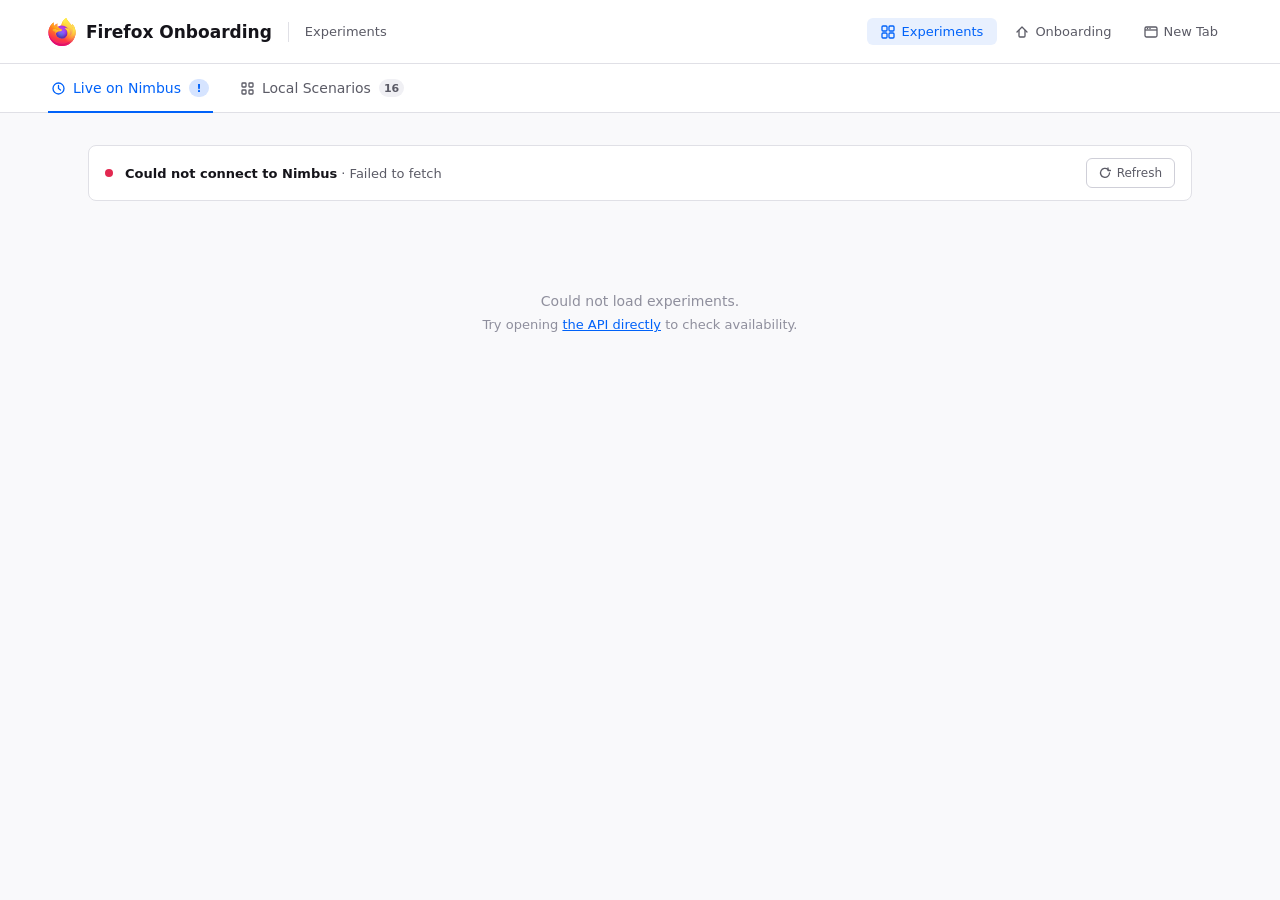
==== experiments.html @ d1eecfec "Add asRouter message previews, core-journey filtering, and new tab visual updates - experiments.html" ====
<!DOCTYPE html>
<html lang="en">
<head>
  <meta charset="utf-8">
  <title>Onboarding Experiments</title>
  <style>
    *, *::before, *::after { box-sizing: border-box; margin: 0; padding: 0; }
    body {
      font-family: -apple-system, system-ui, "Segoe UI", sans-serif;
      background: #f9f9fb; color: #15141a; font-size: 15px; min-height: 100vh;
    }

    /* ── HEADER ── */
    .page-header {
      background: #fff; border-bottom: 1px solid #e0e0e6;
      padding: 0 48px; display: flex; align-items: center; gap: 16px; height: 64px;
    }
    .page-header-logo { display: flex; align-items: center; gap: 10px; text-decoration: none; color: inherit; }
    .page-header-title { font-size: 17px; font-weight: 600; color: #15141a; }
    .page-header-sep { width: 1px; height: 20px; background: #e0e0e6; }
    .page-header-sub { font-size: 13px; color: #5b5b66; }
    .page-header-nav { display: flex; gap: 4px; margin-left: auto; }
    .nav-link {
      display: flex; align-items: center; gap: 6px; padding: 6px 14px; border-radius: 6px;
      font-size: 13px; font-weight: 500; text-decoration: none; color: #5b5b66;
      transition: background .12s, color .12s;
    }
    .nav-link:hover { background: #f0f0f4; color: #15141a; }
    .nav-link.active { background: #e8f0fe; color: #0062f9; }

    /* ── TABS ── */
    .tab-bar {
      background: #fff; border-bottom: 1px solid #e0e0e6;
      padding: 0 48px; display: flex; gap: 0;
    }
    .tab-btn {
      display: flex; align-items: center; gap: 8px; padding: 0 4px; height: 48px;
      margin-right: 24px; background: none; border: none; border-bottom: 2px solid transparent;
      font-size: 14px; font-weight: 500; color: #5b5b66; cursor: pointer;
      font-family: inherit; transition: color .12s, border-color .12s;
      position: relative; top: 1px;
    }
    .tab-btn:hover { color: #15141a; }
    .tab-btn.active { color: #0062f9; border-bottom-color: #0062f9; }
    .tab-count {
      display: inline-flex; align-items: center; justify-content: center;
      min-width: 20px; height: 18px; padding: 0 5px; border-radius: 9px;
      background: #f0f0f4; color: #5b5b66; font-size: 11px; font-weight: 700;
    }
    .tab-btn.active .tab-count { background: #d6e4ff; color: #0062f9; }
    .tab-panel { display: none; }
    .tab-panel.active { display: block; }

    /* ── MAIN ── */
    .page-body { max-width: 1200px; margin: 0 auto; padding: 32px 48px 80px; }

    /* ── TOOLBAR ── */
    .toolbar { display: flex; align-items: center; gap: 12px; margin-bottom: 28px; }
    .search-wrap { position: relative; flex: 1; max-width: 360px; }
    .search-wrap svg { position: absolute; left: 11px; top: 50%; transform: translateY(-50%); color: #8f8f9d; pointer-events: none; }
    .search-input {
      width: 100%; height: 36px; padding: 0 12px 0 34px;
      background: #fff; border: 1.5px solid #cfcfd8; border-radius: 8px;
      font-size: 13px; color: #15141a; outline: none; font-family: inherit;
    }
    .search-input:focus { border-color: #0062f9; }
    .search-input::placeholder { color: #8f8f9d; }
    .filter-group { display: flex; gap: 6px; }
    .filter-btn {
      height: 36px; padding: 0 14px; background: #fff;
      border: 1.5px solid #cfcfd8; border-radius: 8px;
      font-size: 13px; font-weight: 500; color: #5b5b66; cursor: pointer; font-family: inherit;
      transition: border-color .12s, color .12s, background .12s;
    }
    .filter-btn:hover { color: #15141a; background: #f9f9fb; }
    .filter-btn.active { border-color: #0062f9; color: #0062f9; background: #f0f5ff; }
    .result-count { font-size: 13px; color: #8f8f9d; margin-left: auto; }

    /* ── LOCAL SCENARIO CARDS ── */
    .exp-group { margin-bottom: 40px; }
    .group-label {
      display: flex; align-items: center; gap: 10px;
      font-size: 13px; font-weight: 700; color: #5b5b66;
      text-transform: uppercase; letter-spacing: .06em; margin-bottom: 14px;
    }
    .group-label::after { content: ''; flex: 1; height: 1px; background: #e0e0e6; }
    .group-os-badge {
      display: inline-flex; align-items: center; gap: 5px; padding: 3px 10px;
      border-radius: 100px; font-size: 11px; font-weight: 600; background: #f0f0f4;
      color: #5b5b66; text-transform: none; letter-spacing: 0;
    }
    .scenario-grid { display: grid; grid-template-columns: repeat(auto-fill, minmax(340px, 1fr)); gap: 12px; }
    .scenario-card {
      background: #fff; border: 1.5px solid #e0e0e6; border-radius: 10px;
      padding: 18px 20px 16px; display: flex; flex-direction: column; gap: 14px;
      transition: box-shadow .15s, border-color .15s;
    }
    .scenario-card:hover { box-shadow: 0 2px 12px rgba(21,20,26,.1); border-color: #cfcfd8; }
    .card-top { display: flex; align-items: flex-start; justify-content: space-between; gap: 12px; }
    .scenario-name { font-size: 14px; font-weight: 600; color: #15141a; line-height: 1.4; }
    .scenario-id { font-size: 11px; color: #8f8f9d; font-family: ui-monospace, monospace; margin-top: 2px; word-break: break-all; }
    .card-copy {
      width: 28px; height: 28px; flex-shrink: 0; background: transparent; border: none;
      border-radius: 6px; cursor: pointer; display: flex; align-items: center; justify-content: center;
      color: #8f8f9d; transition: background .12s, color .12s;
    }
    .card-copy:hover { background: #f0f0f4; color: #15141a; }
    .screen-flow { display: flex; flex-wrap: wrap; align-items: center; gap: 4px; }
    .screen-pill {
      display: inline-flex; align-items: center; padding: 3px 8px; border-radius: 4px;
      font-size: 11px; font-weight: 500; line-height: 1.4;
      background: #f0f5ff; color: #0062f9; white-space: nowrap;
    }
    .screen-pill.pill-first { background: #e8f8f5; color: #2ac3a2; }
    .screen-pill.pill-tail { background: #f0f0f4; color: #5b5b66; }
    .flow-arrow { color: #cfcfd8; font-size: 10px; flex-shrink: 0; }
    .card-footer {
      display: flex; align-items: center; justify-content: space-between;
      padding-top: 12px; border-top: 1px solid #f0f0f4;
    }
    .screen-count { font-size: 12px; color: #8f8f9d; }
    .btn-preview {
      display: inline-flex; align-items: center; gap: 6px; height: 32px; padding: 0 14px;
      background: #0062f9; color: #fff; font-size: 13px; font-weight: 600;
      border: none; border-radius: 6px; cursor: pointer; text-decoration: none;
      font-family: inherit; transition: background .12s;
    }
    .btn-preview:hover { background: #0050d1; }

    /* ── NIMBUS SECTION ── */
    .nimbus-status {
      display: flex; align-items: center; gap: 12px;
      margin-bottom: 28px; padding: 12px 16px;
      background: #fff; border: 1px solid #e0e0e6; border-radius: 8px;
    }
    .nimbus-dot {
      width: 8px; height: 8px; border-radius: 50%; flex-shrink: 0;
    }
    .nimbus-dot.live { background: #2ac3a2; box-shadow: 0 0 0 3px rgba(42,195,162,.2); }
    .nimbus-dot.loading { background: #cfcfd8; animation: pulse .9s ease-in-out infinite alternate; }
    .nimbus-dot.error { background: #e22850; }
    @keyframes pulse { to { opacity: .3; } }
    .nimbus-status-text { font-size: 13px; color: #5b5b66; flex: 1; }
    .nimbus-status-text strong { color: #15141a; }
    .btn-refresh {
      display: inline-flex; align-items: center; gap: 6px; height: 30px; padding: 0 12px;
      background: transparent; border: 1.5px solid #cfcfd8; border-radius: 6px;
      font-size: 12px; font-weight: 500; color: #5b5b66; cursor: pointer; font-family: inherit;
      transition: border-color .12s, color .12s;
    }
    .btn-refresh:hover { border-color: #8f8f9d; color: #15141a; }
    .btn-refresh.spinning svg { animation: spin .6s linear infinite; }
    @keyframes spin { to { transform: rotate(360deg); } }

    /* Nimbus experiment card */
    .nimbus-grid { display: flex; flex-direction: column; gap: 12px; }
    .nimbus-card {
      background: #fff; border: 1.5px solid #e0e0e6; border-radius: 10px; overflow: hidden;
    }
    .nimbus-card-head {
      padding: 16px 20px 14px; border-bottom: 1px solid #f0f0f4;
      display: flex; align-items: flex-start; gap: 12px;
    }
    .nimbus-card-info { flex: 1; min-width: 0; }
    .nimbus-exp-name { font-size: 14px; font-weight: 600; color: #15141a; line-height: 1.4; margin-bottom: 3px; }
    .nimbus-exp-slug { font-size: 11px; color: #8f8f9d; font-family: ui-monospace, monospace; }
    .nimbus-exp-desc { font-size: 12px; color: #5b5b66; margin-top: 6px; line-height: 1.5; }
    .nimbus-badges { display: flex; align-items: center; gap: 6px; flex-wrap: wrap; margin-top: 8px; }
    .badge {
      display: inline-flex; align-items: center; gap: 4px;
      padding: 2px 8px; border-radius: 100px; font-size: 11px; font-weight: 600;
    }
    .badge-live { background: #e8f8f5; color: #2ac3a2; }
    .badge-paused { background: #f0f0f4; color: #8f8f9d; }
    .badge-rollout { background: #fff3cd; color: #a67c00; }
    .badge-date { background: #f0f0f4; color: #5b5b66; font-weight: 500; }
    .nimbus-card-body { padding: 0; }

    /* Branch rows */
    .branch-row {
      display: flex; align-items: center; gap: 12px;
      padding: 12px 20px; border-bottom: 1px solid #f9f9fb;
    }
    .branch-row:last-child { border-bottom: none; }
    .branch-slug {
      font-size: 12px; font-weight: 600; font-family: ui-monospace, monospace;
      color: #15141a; min-width: 100px; flex-shrink: 0;
    }
    .branch-slug.control { color: #8f8f9d; }
    .branch-screens { flex: 1; display: flex; flex-wrap: wrap; align-items: center; gap: 3px; }
    .branch-no-screens { font-size: 12px; color: #8f8f9d; font-style: italic; }
    .branch-cond { font-size: 11px; color: #8f8f9d; margin-left: 6px; white-space: nowrap; }
    .screen-pill.pill-edge { background: #f0f0f4; color: #8f8f9d; }
    .branch-pill {
      display: inline-flex; padding: 2px 7px; border-radius: 3px;
      font-size: 11px; font-weight: 500; white-space: nowrap;
      background: #f0f5ff; color: #0062f9;
    }
    .branch-pill.first { background: #e8f8f5; color: #2ac3a2; }
    .branch-pill.tail { background: #f0f0f4; color: #5b5b66; }
    .branch-actions { display: flex; align-items: center; gap: 8px; flex-shrink: 0; }
    .btn-branch-preview {
      display: inline-flex; align-items: center; gap: 5px; height: 28px; padding: 0 12px;
      background: #0062f9; color: #fff; font-size: 12px; font-weight: 600;
      border: none; border-radius: 5px; cursor: pointer; font-family: inherit;
      transition: background .12s; white-space: nowrap;
    }
    .btn-branch-preview:hover { background: #0050d1; }
    .btn-branch-copy {
      width: 28px; height: 28px; background: transparent; border: none; border-radius: 5px;
      cursor: pointer; display: flex; align-items: center; justify-content: center;
      color: #8f8f9d; transition: background .12s, color .12s;
    }
    .btn-branch-copy:hover { background: #f0f0f4; color: #15141a; }

    /* Message feature chips (post-onboarding asRouter messages) */
    .branch-msg-chips { display: flex; flex-wrap: wrap; align-items: center; gap: 3px; margin-left: 6px; }
    .branch-msg-sep { width: 1px; height: 14px; background: #e0e0e6; margin: 0 4px; flex-shrink: 0; }
    .msg-chip {
      display: inline-flex; align-items: center; gap: 3px; padding: 2px 7px;
      background: #fff3cd; color: #a67c00; border-radius: 3px;
      font-size: 11px; font-weight: 500; white-space: nowrap;
    }
    .msg-chip-icon { font-style: normal; font-size: 10px; }

    /* Empty / loading states */
    .state-box {
      text-align: center; padding: 64px 0; color: #8f8f9d; font-size: 14px;
    }
    .state-box p { margin-top: 8px; font-size: 13px; color: #8f8f9d; }
    .state-box a { color: #0062f9; }
    .empty-state { text-align: center; padding: 64px 0; color: #8f8f9d; font-size: 14px; display: none; }
    .empty-state.visible { display: block; }
  </style>
</head>
<body>

<!-- ═══ HEADER ═══ -->
<header class="page-header">
  <a class="page-header-logo" href="index.html">
    <img src="assets/firefox-logo.svg" width="28" height="28" alt="Firefox">
    <span class="page-header-title">Firefox Onboarding</span>
  </a>
  <div class="page-header-sep"></div>
  <span class="page-header-sub">Experiments</span>
  <nav class="page-header-nav">
    <a class="nav-link active" href="experiments.html">
      <svg width="14" height="14" viewBox="0 0 14 14" fill="none"><rect x="1" y="1" width="5" height="5" rx="1" stroke="currentColor" stroke-width="1.3"/><rect x="8" y="1" width="5" height="5" rx="1" stroke="currentColor" stroke-width="1.3"/><rect x="1" y="8" width="5" height="5" rx="1" stroke="currentColor" stroke-width="1.3"/><rect x="8" y="8" width="5" height="5" rx="1" stroke="currentColor" stroke-width="1.3"/></svg>
      Experiments
    </a>
    <a class="nav-link" href="index.html">
      <svg width="14" height="14" viewBox="0 0 14 14" fill="none"><path d="M2 7l5-5 5 5" stroke="currentColor" stroke-width="1.3" stroke-linecap="round" stroke-linejoin="round"/><path d="M4 5.5V11a1 1 0 0 0 1 1h4a1 1 0 0 0 1-1V5.5" stroke="currentColor" stroke-width="1.3" stroke-linecap="round" stroke-linejoin="round"/></svg>
      Onboarding
    </a>
    <a class="nav-link" href="newtab.html">
      <svg width="14" height="14" viewBox="0 0 14 14" fill="none"><rect x="1" y="2" width="12" height="10" rx="1.5" stroke="currentColor" stroke-width="1.3"/><path d="M1 5h12" stroke="currentColor" stroke-width="1.3"/><circle cx="3.5" cy="3.5" r=".75" fill="currentColor"/><circle cx="6" cy="3.5" r=".75" fill="currentColor"/></svg>
      New Tab
    </a>
  </nav>
</header>

<!-- ═══ TABS ═══ -->
<div class="tab-bar">
  <button class="tab-btn active" data-tab="nimbus" onclick="switchTab('nimbus')">
    <svg width="13" height="13" viewBox="0 0 13 13" fill="none"><circle cx="6.5" cy="6.5" r="5.5" stroke="currentColor" stroke-width="1.3"/><path d="M6.5 3.5v3l2 1.5" stroke="currentColor" stroke-width="1.3" stroke-linecap="round"/></svg>
    Live on Nimbus
    <span class="tab-count" id="nimbusCount">—</span>
  </button>
  <button class="tab-btn" data-tab="local" onclick="switchTab('local')">
    <svg width="13" height="13" viewBox="0 0 13 13" fill="none"><rect x="1" y="1" width="4" height="4" rx=".8" stroke="currentColor" stroke-width="1.3"/><rect x="8" y="1" width="4" height="4" rx=".8" stroke="currentColor" stroke-width="1.3"/><rect x="1" y="8" width="4" height="4" rx=".8" stroke="currentColor" stroke-width="1.3"/><rect x="8" y="8" width="4" height="4" rx=".8" stroke="currentColor" stroke-width="1.3"/></svg>
    Local Scenarios
    <span class="tab-count" id="localCount">—</span>
  </button>
</div>

<!-- ═══ BODY ═══ -->
<main class="page-body">

  <!-- NIMBUS TAB -->
  <div class="tab-panel active" id="tab-nimbus">

    <div class="nimbus-status" id="nimbusStatus">
      <span class="nimbus-dot loading" id="nimbusDot"></span>
      <span class="nimbus-status-text" id="nimbusStatusText">Fetching live experiments from Nimbus…</span>
      <button class="btn-refresh" id="refreshBtn" onclick="loadNimbus()" title="Refresh">
        <svg width="12" height="12" viewBox="0 0 12 12" fill="none"><path d="M10.5 6A4.5 4.5 0 1 1 9 2.5" stroke="currentColor" stroke-width="1.3" stroke-linecap="round"/><path d="M9 1v2.5h2.5" stroke="currentColor" stroke-width="1.3" stroke-linecap="round" stroke-linejoin="round"/></svg>
        Refresh
      </button>
    </div>

    <div class="nimbus-grid" id="nimbusGrid"></div>
    <div class="state-box" id="nimbusEmpty" style="display:none">
      No live aboutwelcome experiments found.
    </div>
    <div class="state-box" id="nimbusError" style="display:none">
      Could not load experiments.
      <p>Try opening <a href="https://experimenter.services.mozilla.com/api/v6/experiments/?status=Live&feature_config=aboutwelcome" target="_blank">the API directly</a> to check availability.</p>
    </div>

  </div>

  <!-- LOCAL SCENARIOS TAB -->
  <div class="tab-panel" id="tab-local">
    <div class="toolbar">
      <div class="search-wrap">
        <svg width="14" height="14" viewBox="0 0 14 14" fill="none"><circle cx="6" cy="6" r="4.5" stroke="currentColor" stroke-width="1.3"/><path d="M9.5 9.5l3 3" stroke="currentColor" stroke-width="1.3" stroke-linecap="round"/></svg>
        <input class="search-input" id="searchInput" type="search" placeholder="Search scenarios…">
      </div>
      <div class="filter-group" id="filterGroup"></div>
      <span class="result-count" id="resultCount"></span>
    </div>
    <div id="gallery"></div>
    <div class="empty-state" id="emptyState">No scenarios match your search.</div>
  </div>

</main>

<script>
  window.AWFinish = function() {};
  window.AWSendToParent = function() {};
</script>
<script src="stubs.js"></script>
<script>
  // ── TABS ──────────────────────────────────────────────────────────────────
  function switchTab(name) {
    document.querySelectorAll('.tab-btn').forEach(b => b.classList.toggle('active', b.dataset.tab === name));
    document.querySelectorAll('.tab-panel').forEach(p => p.classList.toggle('active', p.id === 'tab-' + name));
  }

  // ── SCREEN STEP TYPES ─────────────────────────────────────────────────────
  // edgeCase: true = only appears for specific rare user states (device migration,
  // backup found, language mismatch). Won't fire for typical new profiles even if
  // the screen is in the recipe.
  const STEP_TYPES = [
    { pattern: /^AW_EASY_SETUP/,    label: "Easy Setup",     tail: false, edgeCase: false },
    { pattern: /^AW_SMART_WINDOW/,  label: "Smart Window",   tail: false, edgeCase: true  },
    { pattern: /^AW_IMPORT/,        label: "Import",         tail: true,  edgeCase: false },
    { pattern: /^AW_AMO/,           label: "Add-ons",        tail: true,  edgeCase: false },
    { pattern: /^AW_ACCOUNT/,       label: "Account",        tail: true,  edgeCase: false },
    { pattern: /^AW_GRATITUDE/,     label: "Thank you",      tail: true,  edgeCase: false },
    { pattern: /^RETURN_TO_AMO/,    label: "Return to AMO",  tail: false, edgeCase: true  },
    { pattern: /^AW_WELCOME_BACK/,  label: "Welcome Back",   tail: false, edgeCase: true  },
    { pattern: /^AW_BACKUP_RESTORE/,label: "Backup Restore", tail: false, edgeCase: true  },
    { pattern: /^AW_LANGUAGE/,      label: "Language",       tail: false, edgeCase: true  },
  ];

  function getStepType(id) {
    const match = STEP_TYPES.find(t => t.pattern.test(id));
    if (match) return match;
    const label = id.replace(/^AW_/, '').replace(/_/g, ' ').toLowerCase()
      .replace(/\b\w/g, c => c.toUpperCase());
    return { label, tail: false, edgeCase: false };
  }

  function screenLabel(id) { return getStepType(id).label; }

  // Returns { core, conditional } — core steps are what a typical new-profile user
  // sees; conditional steps require rare targeting (device migration, backup, etc.)
  function deduplicateSteps(screens) {
    const core        = [];
    const conditional = [];
    const seen        = new Set();
    for (const s of screens) {
      const id   = typeof s === 'string' ? s : (s.id || '');
      const type = getStepType(id);
      if (seen.has(type.label)) continue;
      seen.add(type.label);
      if (type.edgeCase) conditional.push(type);
      else               core.push(type);
    }
    return { core, conditional };
  }

  // ── NIMBUS ────────────────────────────────────────────────────────────────
  const API = 'https://experimenter.services.mozilla.com/api/v6/experiments/?status=Live&feature_config=aboutwelcome';

  function getAWFeature(branch) {
    return branch.features?.find(f => f.featureId === 'aboutwelcome') || null;
  }

  // Detect asRouter message features that fire after onboarding completes
  const MSG_FEATURES = [
    { pattern: /^featureCallout$/,  label: 'Callout' },
    { pattern: /^spotlight$/,       label: 'Spotlight' },
    { pattern: /^fxms-message-\d+/, label: 'Message' },
    { pattern: /^infobar$/,         label: 'Infobar' },
    { pattern: /^pbNewtab$/,        label: 'Private NTP' },
    { pattern: /^newtabPromo/,      label: 'NTP Promo' },
  ];

  function getMsgFeatureInfo(featureId) {
    const m = MSG_FEATURES.find(x => x.pattern.test(featureId));
    if (!m) return null;
    let label = m.label;
    if (/^fxms-message-(\d+)$/.test(featureId)) {
      label = `Msg ${featureId.replace('fxms-message-', '')}`;
    }
    return { featureId, label };
  }

  function getBranchMsgFeatures(branch) {
    return (branch.features || [])
      .filter(f => getMsgFeatureInfo(f.featureId) !== null)
      .map(f => ({ ...getMsgFeatureInfo(f.featureId), value: f.value }));
  }

  function buildBranchPills(screens) {
    if (!screens?.length) return '<span class="branch-no-screens">No screen changes (default flow)</span>';
    const { core, conditional } = deduplicateSteps(screens);
    const pills = core.map((step, i) => {
      const cls   = i === 0 ? 'branch-pill first' : step.tail ? 'branch-pill tail' : 'branch-pill';
      const arrow = i < core.length - 1 ? '<span class="flow-arrow" style="color:#cfcfd8;font-size:10px;margin:0 1px">›</span>' : '';
      return `<span class="${cls}">${step.label}</span>${arrow}`;
    }).join('');
    const condNote = conditional.length
      ? `<span class="branch-cond" title="${conditional.map(s => s.label).join(', ')}">+ ${conditional.map(s => s.label).join(', ')}</span>`
      : '';
    return pills + condNote;
  }

  // Filter a branch's screens down to one representative screen per step type,
  // skipping edge-case screens — so the preview shows the typical new-profile journey.
  function getCoreScreens(screens) {
    if (!screens?.length) return screens;
    const seen = new Set();
    const result = [];
    for (const s of screens) {
      const id   = typeof s === 'string' ? s : (s.id || '');
      const type = getStepType(id);
      if (type.edgeCase) continue;
      if (seen.has(type.label)) continue;
      seen.add(type.label);
      result.push(s);
    }
    return result;
  }

  function previewBranch(expName, branchSlug, screens, msgFeatures) {
    const coreScreens = getCoreScreens(screens);
    sessionStorage.setItem('nimbus-preview', JSON.stringify({ expName, branchSlug, screens: coreScreens, msgFeatures: msgFeatures || [] }));
    window.open('index.html?nimbus=1', '_blank');
  }

  function buildNimbusCard(exp) {
    const card = document.createElement('div');
    card.className = 'nimbus-card';

    const isRollout = exp.isRollout;
    const isPaused  = exp.isEnrollmentPaused;
    const start     = exp.startDate ? new Date(exp.startDate).toLocaleDateString('en-US', {month:'short',day:'numeric',year:'numeric'}) : null;
    const statusBadge = isPaused
      ? '<span class="badge badge-paused">Enrollment paused</span>'
      : '<span class="badge badge-live">● Enrolling</span>';
    const rolloutBadge = isRollout ? '<span class="badge badge-rollout">Rollout</span>' : '';
    const dateBadge    = start ? `<span class="badge badge-date">Started ${start}</span>` : '';

    card.innerHTML = `
      <div class="nimbus-card-head">
        <div class="nimbus-card-info">
          <div class="nimbus-exp-name">${exp.name || exp.slug}</div>
          <div class="nimbus-exp-slug">${exp.slug}</div>
          ${exp.publicDescription ? `<div class="nimbus-exp-desc">${exp.publicDescription}</div>` : ''}
          <div class="nimbus-badges">${statusBadge}${rolloutBadge}${dateBadge}</div>
        </div>
      </div>
      <div class="nimbus-card-body" id="branches-${CSS.escape(exp.slug)}"></div>
    `;

    const body = card.querySelector(`#branches-${CSS.escape(exp.slug)}`);

    exp.branches.forEach(branch => {
      const awFeat     = getAWFeature(branch);
      const screens    = awFeat?.value?.screens || null;
      const hasScreens = screens?.length > 0;
      const msgFeats   = getBranchMsgFeatures(branch);
      const hasMsgs    = msgFeats.length > 0;

      const row = document.createElement('div');
      row.className = 'branch-row';
      const isCtrl = branch.slug === 'control';

      const msgChipsHtml = hasMsgs
        ? `<span class="branch-msg-sep"></span><span class="branch-msg-chips">${
            msgFeats.map(f => `<span class="msg-chip" title="${f.featureId}">${f.label}</span>`).join('')
          }</span>`
        : '';

      const canPreview = hasScreens || hasMsgs;

      row.innerHTML = `
        <span class="branch-slug${isCtrl ? ' control' : ''}">${branch.slug}</span>
        <div class="branch-screens">${buildBranchPills(screens)}${msgChipsHtml}</div>
        <div class="branch-actions">
          ${canPreview ? `<button class="btn-branch-preview">Preview ↗</button>` : ''}
          <button class="btn-branch-copy" title="Copy branch slug">
            <svg width="13" height="13" viewBox="0 0 14 14" fill="none"><rect x="4" y="4" width="8" height="8" rx="1.5" stroke="currentColor" stroke-width="1.3"/><path d="M2 10V3a1 1 0 0 1 1-1h7" stroke="currentColor" stroke-width="1.3" stroke-linecap="round"/></svg>
          </button>
        </div>
      `;

      if (canPreview) {
        row.querySelector('.btn-branch-preview').addEventListener('click', () => {
          previewBranch(exp.name || exp.slug, branch.slug, screens, msgFeats);
        });
      }
      row.querySelector('.btn-branch-copy').addEventListener('click', function() {
        navigator.clipboard.writeText(branch.slug).catch(() => {});
        this.innerHTML = `<svg width="13" height="13" viewBox="0 0 13 13" fill="none"><path d="M2 6.5l3 3 6-6" stroke="#2ac3a2" stroke-width="1.5" stroke-linecap="round" stroke-linejoin="round"/></svg>`;
        setTimeout(() => {
          this.innerHTML = `<svg width="13" height="13" viewBox="0 0 14 14" fill="none"><rect x="4" y="4" width="8" height="8" rx="1.5" stroke="currentColor" stroke-width="1.3"/><path d="M2 10V3a1 1 0 0 1 1-1h7" stroke="currentColor" stroke-width="1.3" stroke-linecap="round"/></svg>`;
        }, 1500);
      });

      body.appendChild(row);
    });

    return card;
  }

  async function loadNimbus() {
    const dot    = document.getElementById('nimbusDot');
    const text   = document.getElementById('nimbusStatusText');
    const grid   = document.getElementById('nimbusGrid');
    const empty  = document.getElementById('nimbusEmpty');
    const errBox = document.getElementById('nimbusError');
    const btn    = document.getElementById('refreshBtn');
    const count  = document.getElementById('nimbusCount');

    dot.className = 'nimbus-dot loading';
    text.innerHTML = 'Fetching live experiments from Nimbus…';
    btn.classList.add('spinning');
    grid.innerHTML = '';
    empty.style.display = 'none';
    errBox.style.display = 'none';

    try {
      const res  = await fetch(API);
      if (!res.ok) throw new Error(`HTTP ${res.status}`);
      const data = await res.json();

      // Filter to experiments that have at least one aboutwelcome branch with screens
      const exps = data.filter(exp =>
        exp.branches?.some(b => getAWFeature(b) !== null)
      );

      if (exps.length === 0) {
        empty.style.display = 'block';
        dot.className = 'nimbus-dot live';
        text.innerHTML = '<strong>Nimbus connected</strong> · No live aboutwelcome experiments right now.';
      } else {
        exps.forEach(exp => grid.appendChild(buildNimbusCard(exp)));
        const withScreens = exps.reduce((n, e) =>
          n + e.branches.filter(b => getAWFeature(b)?.value?.screens?.length > 0).length, 0);
        dot.className = 'nimbus-dot live';
        const fetchedAt = new Date().toLocaleTimeString('en-US', {hour:'numeric',minute:'2-digit'});
        text.innerHTML = `<strong>Nimbus connected</strong> · ${exps.length} aboutwelcome experiment${exps.length !== 1 ? 's' : ''} · ${withScreens} previewable branch${withScreens !== 1 ? 'es' : ''} · Updated ${fetchedAt}`;
        count.textContent = exps.length;
        document.getElementById('nimbusCount').textContent = exps.length;
      }
    } catch (err) {
      console.error('Nimbus fetch failed:', err);
      dot.className = 'nimbus-dot error';
      text.innerHTML = `<strong>Could not connect to Nimbus</strong> · ${err.message}`;
      errBox.style.display = 'block';
      count.textContent = '!';
    } finally {
      btn.classList.remove('spinning');
    }
  }

  // ── LOCAL SCENARIOS ───────────────────────────────────────────────────────
  function buildCard(scenario) {
    const card = document.createElement('div');
    card.className = 'scenario-card';
    card.dataset.name = scenario.label.toLowerCase();
    card.dataset.id   = scenario.id;

    // Local scenarios are already scoped to a specific user state, so show all
    // steps including edge-case ones (e.g. device-migration scenario shows Welcome Back)
    const { core, conditional } = deduplicateSteps(scenario.screens);
    const allSteps = [...core, ...conditional];
    const pillsHtml = allSteps.map((step, i) => {
      const cls   = i === 0 ? 'screen-pill pill-first' : step.tail ? 'screen-pill pill-tail' : step.edgeCase ? 'screen-pill pill-edge' : 'screen-pill';
      const arrow = i < allSteps.length - 1 ? `<span class="flow-arrow">›</span>` : '';
      return `<span class="${cls}">${step.label}</span>${arrow}`;
    }).join('');

    card.innerHTML = `
      <div class="card-top">
        <div>
          <div class="scenario-name">${scenario.label}</div>
          <div class="scenario-id">${scenario.id}</div>
        </div>
        <button class="card-copy" title="Copy scenario ID" data-copy="${scenario.id}">
          <svg width="14" height="14" viewBox="0 0 14 14" fill="none"><rect x="4" y="4" width="8" height="8" rx="1.5" stroke="currentColor" stroke-width="1.3"/><path d="M2 10V3a1 1 0 0 1 1-1h7" stroke="currentColor" stroke-width="1.3" stroke-linecap="round"/></svg>
        </button>
      </div>
      <div class="screen-flow">${pillsHtml}</div>
      <div class="card-footer">
        <span class="screen-count">${allSteps.length} steps</span>
        <a class="btn-preview" href="index.html?scenario=${scenario.id}" target="_blank">
          <svg width="13" height="13" viewBox="0 0 13 13" fill="none"><path d="M6.5 2H3a1 1 0 0 0-1 1v7a1 1 0 0 0 1 1h7a1 1 0 0 0 1-1V6.5" stroke="currentColor" stroke-width="1.3" stroke-linecap="round"/><path d="M8.5 1.5H11.5V4.5M11.5 1.5L6.5 6.5" stroke="currentColor" stroke-width="1.3" stroke-linecap="round" stroke-linejoin="round"/></svg>
          Preview
        </a>
      </div>
    `;
    card.querySelector('.card-copy').addEventListener('click', function() {
      navigator.clipboard.writeText(this.dataset.copy).catch(() => {});
      this.classList.add('copied');
      this.innerHTML = `<svg width="14" height="14" viewBox="0 0 14 14" fill="none"><path d="M2 7l3.5 3.5L12 4" stroke="#2ac3a2" stroke-width="1.5" stroke-linecap="round" stroke-linejoin="round"/></svg>`;
      setTimeout(() => {
        this.classList.remove('copied');
        this.innerHTML = `<svg width="14" height="14" viewBox="0 0 14 14" fill="none"><rect x="4" y="4" width="8" height="8" rx="1.5" stroke="currentColor" stroke-width="1.3"/><path d="M2 10V3a1 1 0 0 1 1-1h7" stroke="currentColor" stroke-width="1.3" stroke-linecap="round"/></svg>`;
      }, 1600);
    });
    return card;
  }

  function renderLocal() {
    const gallery     = document.getElementById('gallery');
    const activeGroup = document.querySelector('.filter-btn.active')?.dataset.group || 'all';
    const query       = document.getElementById('searchInput').value.toLowerCase().trim();
    gallery.innerHTML = '';
    let total = 0, visible = 0;

    SCENARIOS.groups.forEach(group => {
      total += group.items.length;
      if (activeGroup !== 'all' && group.label !== activeGroup) return;
      const items = group.items.filter(s => !query || s.label.toLowerCase().includes(query) || s.id.includes(query));
      if (!items.length) return;
      visible += items.length;
      const section = document.createElement('div');
      section.className = 'exp-group';
      section.innerHTML = `<div class="group-label"><span class="group-os-badge">${group.label}</span></div><div class="scenario-grid"></div>`;
      const grid = section.querySelector('.scenario-grid');
      items.forEach(s => grid.appendChild(buildCard(s)));
      gallery.appendChild(section);
    });

    document.getElementById('resultCount').textContent =
      query || activeGroup !== 'all' ? `${visible} of ${total} scenarios` : `${total} scenarios`;
    document.getElementById('emptyState').classList.toggle('visible', visible === 0);
    document.getElementById('localCount').textContent = total;
  }

  function buildFilters() {
    const wrap = document.getElementById('filterGroup');
    ['All', ...SCENARIOS.groups.map(g => g.label)].forEach(label => {
      const btn = document.createElement('button');
      btn.className = 'filter-btn' + (label === 'All' ? ' active' : '');
      btn.textContent = label;
      btn.dataset.group = label === 'All' ? 'all' : label;
      btn.addEventListener('click', () => {
        document.querySelectorAll('.filter-btn').forEach(b => b.classList.remove('active'));
        btn.classList.add('active');
        renderLocal();
      });
      wrap.appendChild(btn);
    });
  }

  document.getElementById('searchInput').addEventListener('input', renderLocal);
  buildFilters();
  renderLocal();
  loadNimbus();
</script>
</body>
</html>
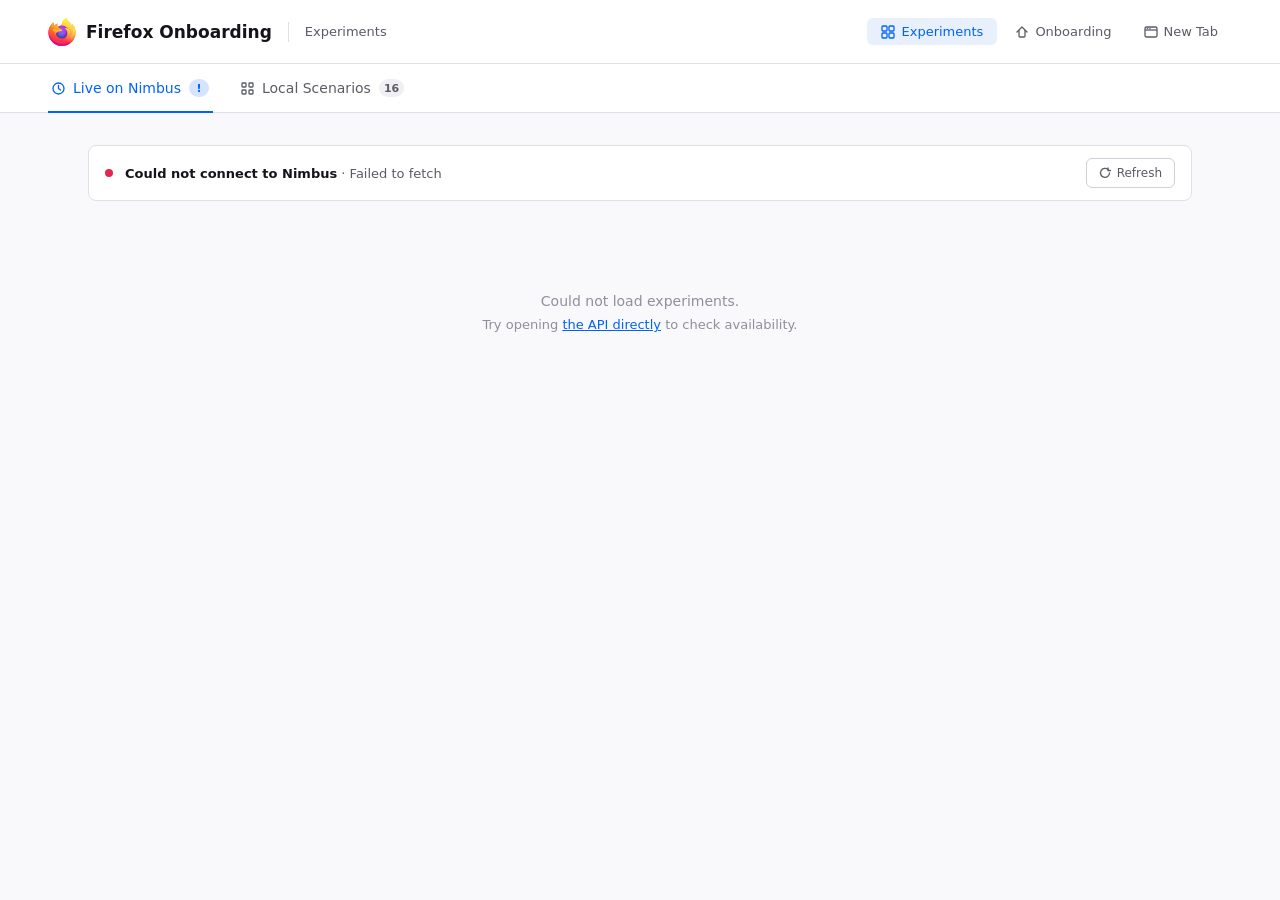
==== commit 20f5baba: "Fix skip button in Nimbus preview, add personalization labels, fix account/gratitude dedup" ====
--- a/experiments.html
+++ b/experiments.html
@@ -337,7 +337,7 @@
     { pattern: /^AW_IMPORT/,        label: "Import",         tail: true,  edgeCase: false },
     { pattern: /^AW_AMO/,           label: "Add-ons",        tail: true,  edgeCase: false },
     { pattern: /^AW_ACCOUNT/,       label: "Account",        tail: true,  edgeCase: false },
-    { pattern: /^AW_GRATITUDE/,     label: "Thank you",      tail: true,  edgeCase: false },
+    { pattern: /^AW_GRATITUDE/,     label: "Thank you",      tail: true,  edgeCase: true  },
     { pattern: /^RETURN_TO_AMO/,    label: "Return to AMO",  tail: false, edgeCase: true  },
     { pattern: /^AW_WELCOME_BACK/,  label: "Welcome Back",   tail: false, edgeCase: true  },
     { pattern: /^AW_BACKUP_RESTORE/,label: "Backup Restore", tail: false, edgeCase: true  },
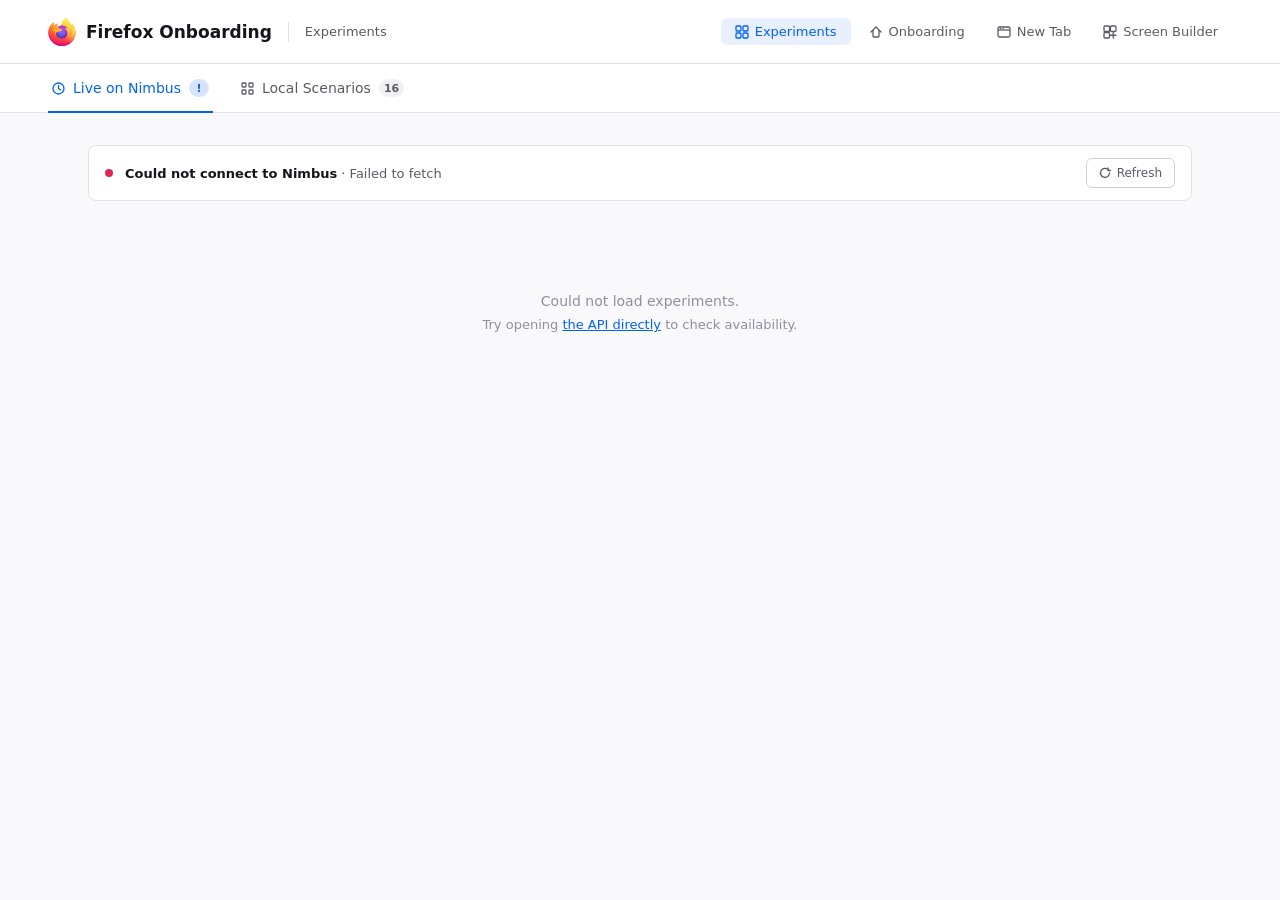
==== commit 1907adcd: "Add Screen Builder sandbox for prototyping onboarding screens with live preview" ====
--- a/experiments.html
+++ b/experiments.html
@@ -255,6 +255,10 @@
     <a class="nav-link" href="newtab.html">
       <svg width="14" height="14" viewBox="0 0 14 14" fill="none"><rect x="1" y="2" width="12" height="10" rx="1.5" stroke="currentColor" stroke-width="1.3"/><path d="M1 5h12" stroke="currentColor" stroke-width="1.3"/><circle cx="3.5" cy="3.5" r=".75" fill="currentColor"/><circle cx="6" cy="3.5" r=".75" fill="currentColor"/></svg>
       New Tab
+    </a>
+    <a class="nav-link" href="sandbox.html">
+      <svg width="14" height="14" viewBox="0 0 14 14" fill="none"><rect x="1" y="1" width="5.5" height="5.5" rx="1" stroke="currentColor" stroke-width="1.3"/><rect x="7.5" y="1" width="5.5" height="5.5" rx="1" stroke="currentColor" stroke-width="1.3"/><rect x="1" y="7.5" width="5.5" height="5.5" rx="1" stroke="currentColor" stroke-width="1.3"/><path d="M10.25 7.5v5.5M7.5 10.25h5.5" stroke="currentColor" stroke-width="1.3" stroke-linecap="round"/></svg>
+      Screen Builder
     </a>
   </nav>
 </header>
